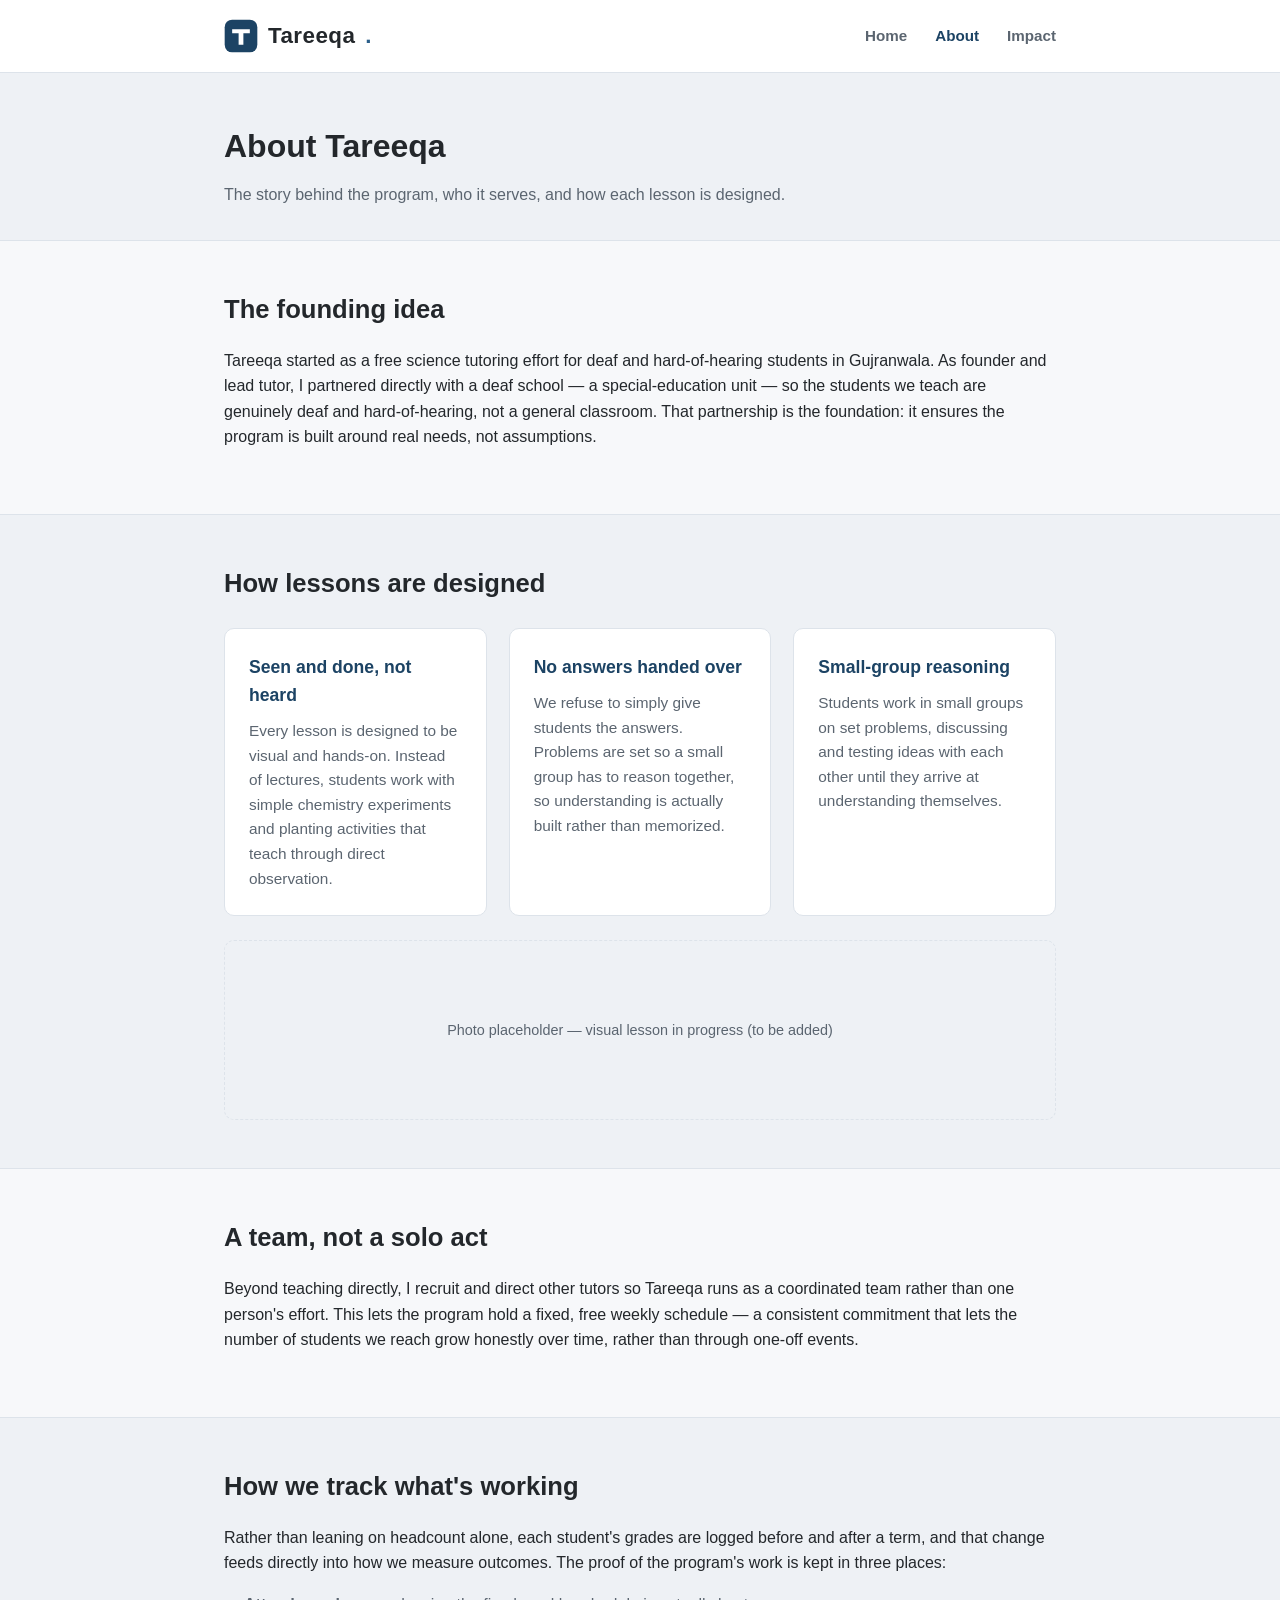
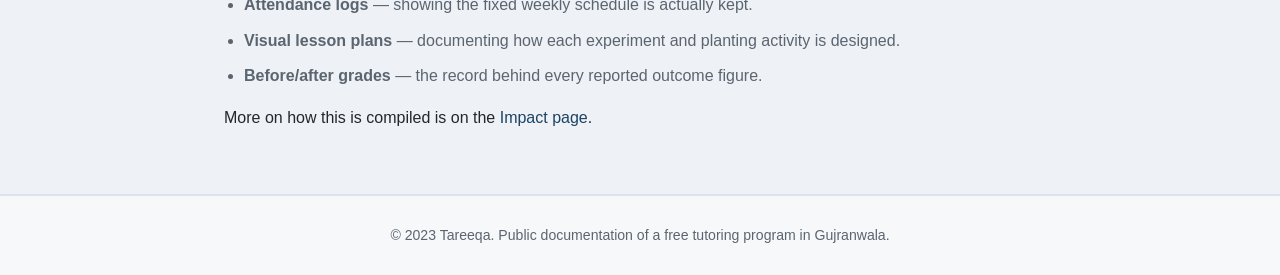
==== about/index.html @ 60ef2277 "Restructure to clean URLs (about/, impact/) using root-relative paths" ====
<!DOCTYPE html>
<html lang="en">
<head>
<meta charset="UTF-8">
<meta name="viewport" content="width=device-width, initial-scale=1.0">
<title>About — Tareeqa</title>
<meta name="description" content="How Tareeqa works: partnering with a deaf school, designing visual hands-on chemistry and planting lessons, and running the program as a team of tutors.">
<link rel="stylesheet" href="/css/style.css">
<link rel="icon" type="image/svg+xml" href="/assets/logo.svg">
</head>
<body>

<header class="site-header">
  <nav class="nav">
    <div class="brand"><img src="/assets/logo.svg" alt="Tareeqa logo">Tareeqa<span>.</span></div>
    <div class="nav-links">
      <a href="/">Home</a>
      <a href="/about/" class="active">About</a>
      <a href="/impact/">Impact</a>
    </div>
  </nav>
</header>

<div class="page-header">
  <div class="wrap">
    <h1>About Tareeqa</h1>
    <p>The story behind the program, who it serves, and how each lesson is designed.</p>
  </div>
</div>

<section>
  <div class="wrap">
    <h2>The founding idea</h2>
    <p>Tareeqa started as a free science tutoring effort for deaf and hard-of-hearing students in Gujranwala. As founder and lead tutor, I partnered directly with a deaf school — a special-education unit — so the students we teach are genuinely deaf and hard-of-hearing, not a general classroom. That partnership is the foundation: it ensures the program is built around real needs, not assumptions.</p>
  </div>
</section>

<section class="alt">
  <div class="wrap">
    <h2>How lessons are designed</h2>
    <div class="card-grid">
      <div class="card">
        <h3>Seen and done, not heard</h3>
        <p>Every lesson is designed to be visual and hands-on. Instead of lectures, students work with simple chemistry experiments and planting activities that teach through direct observation.</p>
      </div>
      <div class="card">
        <h3>No answers handed over</h3>
        <p>We refuse to simply give students the answers. Problems are set so a small group has to reason together, so understanding is actually built rather than memorized.</p>
      </div>
      <div class="card">
        <h3>Small-group reasoning</h3>
        <p>Students work in small groups on set problems, discussing and testing ideas with each other until they arrive at understanding themselves.</p>
      </div>
    </div>
    <div class="img-placeholder" style="margin-top:24px;">
      Photo placeholder — visual lesson in progress (to be added)
    </div>
  </div>
</section>

<section>
  <div class="wrap">
    <h2>A team, not a solo act</h2>
    <p>Beyond teaching directly, I recruit and direct other tutors so Tareeqa runs as a coordinated team rather than one person's effort. This lets the program hold a fixed, free weekly schedule — a consistent commitment that lets the number of students we reach grow honestly over time, rather than through one-off events.</p>
  </div>
</section>

<section class="alt">
  <div class="wrap">
    <h2>How we track what's working</h2>
    <p>Rather than leaning on headcount alone, each student's grades are logged before and after a term, and that change feeds directly into how we measure outcomes. The proof of the program's work is kept in three places:</p>
    <ul class="plain-list">
      <li><strong>Attendance logs</strong> — showing the fixed weekly schedule is actually kept.</li>
      <li><strong>Visual lesson plans</strong> — documenting how each experiment and planting activity is designed.</li>
      <li><strong>Before/after grades</strong> — the record behind every reported outcome figure.</li>
    </ul>
    <p>More on how this is compiled is on the <a href="/impact/">Impact page</a>.</p>
  </div>
</section>

<footer class="site-footer">
  <div class="wrap">
    &copy; 2023 Tareeqa. Public documentation of a free tutoring program in Gujranwala.
  </div>
</footer>

</body>
</html>
---- css/style.css ----
/* Tareeqa — shared styles */

:root {
  --cream: #f7f8fa;
  --cream-2: #eef1f5;
  --ink: #23272b;
  --ink-soft: #5b6570;
  --brand: #2b5f8a;      /* steel blue */
  --brand-dark: #1c4364; /* navy */
  --accent: #4a6fa5;     /* lighter blue */
  --border: #dde3ea;
  --white: #ffffff;
  --max-width: 880px;
}

* {
  box-sizing: border-box;
}

html {
  scroll-behavior: smooth;
}

body {
  margin: 0;
  font-family: "Segoe UI", "Trebuchet MS", Tahoma, sans-serif;
  background: var(--cream);
  color: var(--ink);
  line-height: 1.6;
}

a {
  color: var(--brand-dark);
  text-decoration: none;
}

a:hover {
  text-decoration: underline;
}

img {
  max-width: 100%;
  display: block;
}

.wrap {
  max-width: var(--max-width);
  margin: 0 auto;
  padding: 0 24px;
}

/* Header / nav */

header.site-header {
  background: var(--white);
  border-bottom: 1px solid var(--border);
}

.nav {
  display: flex;
  align-items: center;
  justify-content: space-between;
  padding: 18px 24px;
  max-width: var(--max-width);
  margin: 0 auto;
}

.brand {
  display: flex;
  align-items: center;
  gap: 10px;
  font-size: 1.4rem;
  font-weight: 700;
  color: var(--ink);
  letter-spacing: 0.02em;
}

.brand img {
  width: 34px;
  height: 34px;
}

.brand span {
  color: var(--brand);
}

.nav-links {
  display: flex;
  gap: 28px;
}

.nav-links a {
  color: var(--ink-soft);
  font-weight: 600;
  font-size: 0.95rem;
}

.nav-links a.active,
.nav-links a:hover {
  color: var(--brand-dark);
  text-decoration: none;
}

/* Hero */

.hero {
  background: linear-gradient(180deg, var(--cream-2) 0%, var(--cream) 100%);
  padding: 64px 0 56px;
  border-bottom: 1px solid var(--border);
}

.hero h1 {
  font-size: 2.4rem;
  margin: 0 0 14px;
  line-height: 1.25;
}

.hero p.lede {
  font-size: 1.15rem;
  color: var(--ink-soft);
  max-width: 640px;
  margin: 0 0 24px;
}

.hero-actions a {
  display: inline-block;
  background: var(--brand);
  color: var(--white);
  padding: 12px 22px;
  border-radius: 6px;
  font-weight: 600;
  margin-right: 12px;
}

.hero-actions a:hover {
  background: var(--brand-dark);
  text-decoration: none;
}

.hero-actions a.secondary {
  background: transparent;
  color: var(--brand-dark);
  border: 1.5px solid var(--brand);
}

.hero-actions a.secondary:hover {
  background: var(--cream-2);
}

/* Page header (non-home) */

.page-header {
  padding: 48px 0 32px;
  border-bottom: 1px solid var(--border);
  background: var(--cream-2);
}

.page-header h1 {
  margin: 0 0 10px;
  font-size: 2rem;
}

.page-header p {
  color: var(--ink-soft);
  max-width: 620px;
  margin: 0;
}

/* Sections */

section {
  padding: 48px 0;
}

section.alt {
  background: var(--cream-2);
  border-top: 1px solid var(--border);
  border-bottom: 1px solid var(--border);
}

h2 {
  font-size: 1.6rem;
  margin: 0 0 18px;
}

h2 .leaf {
  color: var(--accent);
}

/* Stats */

.stats {
  display: grid;
  grid-template-columns: repeat(auto-fit, minmax(160px, 1fr));
  gap: 20px;
  margin: 28px 0;
}

.stat-card {
  background: var(--white);
  border: 1px solid var(--border);
  border-radius: 10px;
  padding: 22px 18px;
  text-align: center;
}

.stat-card .num {
  font-size: 2rem;
  font-weight: 700;
  color: var(--brand);
  display: block;
  margin-bottom: 6px;
}

.stat-card .label {
  color: var(--ink-soft);
  font-size: 0.92rem;
}

/* Cards / grid */

.card-grid {
  display: grid;
  grid-template-columns: repeat(auto-fit, minmax(240px, 1fr));
  gap: 22px;
  margin-top: 24px;
}

.card {
  background: var(--white);
  border: 1px solid var(--border);
  border-radius: 10px;
  padding: 24px;
}

.card h3 {
  margin: 0 0 10px;
  color: var(--brand-dark);
  font-size: 1.1rem;
}

.card p {
  margin: 0;
  color: var(--ink-soft);
  font-size: 0.96rem;
}

/* Image placeholder */

.img-placeholder {
  background: var(--cream-2);
  border: 1.5px dashed var(--border);
  border-radius: 10px;
  min-height: 180px;
  display: flex;
  align-items: center;
  justify-content: center;
  color: var(--ink-soft);
  font-size: 0.9rem;
  text-align: center;
  padding: 20px;
}

/* Timeline / list */

.plain-list {
  padding-left: 20px;
  color: var(--ink-soft);
}

.plain-list li {
  margin-bottom: 10px;
}

/* Proof note */

.proof-note {
  background: var(--white);
  border-left: 4px solid var(--accent);
  border-radius: 6px;
  padding: 18px 20px;
  color: var(--ink-soft);
  font-size: 0.95rem;
  margin-top: 24px;
}

/* Footer */

footer.site-footer {
  border-top: 1px solid var(--border);
  padding: 28px 0;
  text-align: center;
  color: var(--ink-soft);
  font-size: 0.88rem;
}

/* Responsive */

@media (max-width: 640px) {
  .nav {
    flex-direction: column;
    gap: 12px;
    align-items: flex-start;
  }

  .hero h1 {
    font-size: 1.9rem;
  }

  .hero-actions a {
    display: block;
    margin: 0 0 10px;
    text-align: center;
  }
}
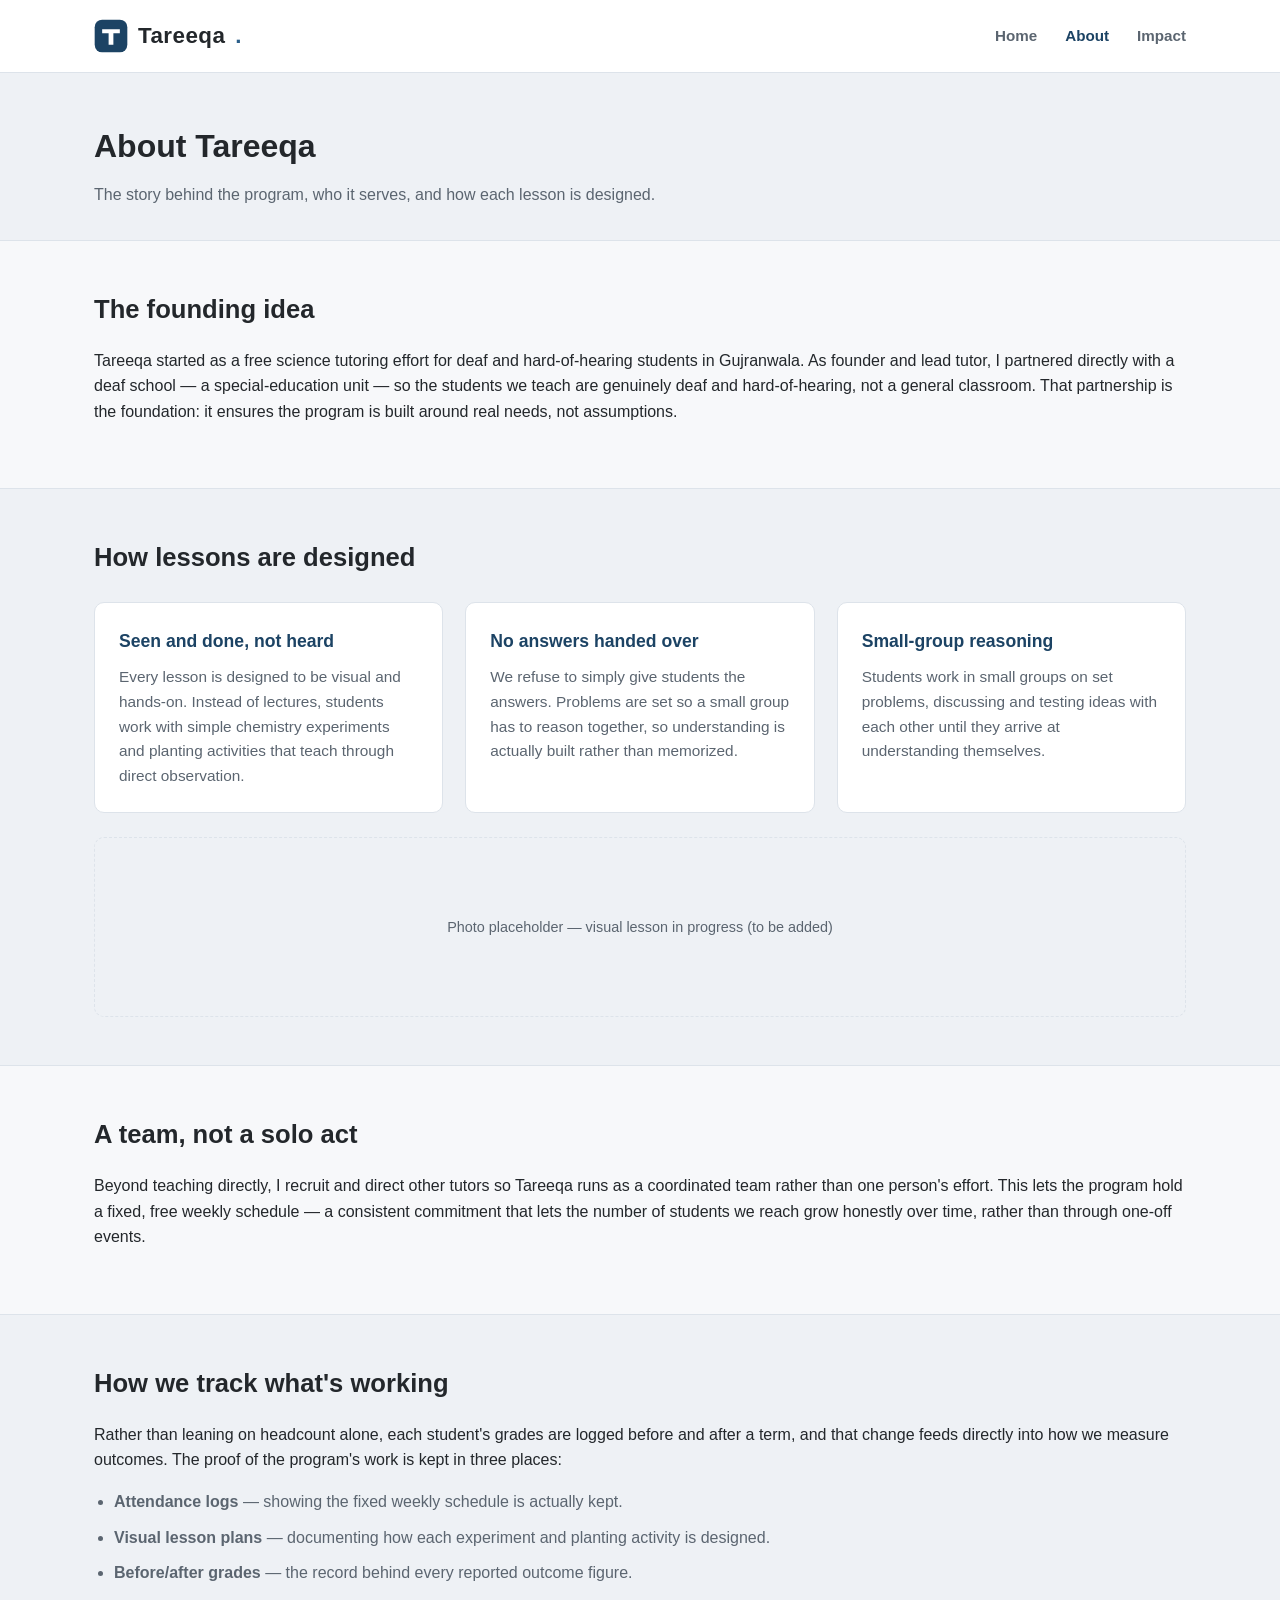
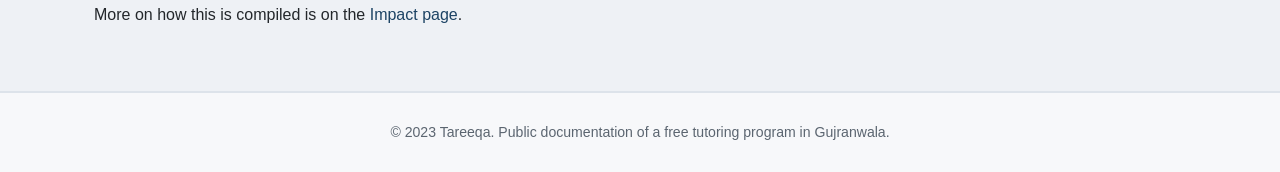
==== commit b9587852: "Cache-bust stylesheet link to force fresh CSS on CDN" ====
--- a/about/index.html
+++ b/about/index.html
@@ -5,7 +5,7 @@
 <meta name="viewport" content="width=device-width, initial-scale=1.0">
 <title>About — Tareeqa</title>
 <meta name="description" content="How Tareeqa works: partnering with a deaf school, designing visual hands-on chemistry and planting lessons, and running the program as a team of tutors.">
-<link rel="stylesheet" href="/css/style.css">
+<link rel="stylesheet" href="/css/style.css?v=2">
 <link rel="icon" type="image/svg+xml" href="/assets/logo.svg">
 </head>
 <body>
--- a/css/style.css
+++ b/css/style.css
@@ -10,7 +10,7 @@
   --accent: #4a6fa5;     /* lighter blue */
   --border: #dde3ea;
   --white: #ffffff;
-  --max-width: 880px;
+  --max-width: 1140px;
 }
 
 * {
@@ -105,7 +105,7 @@
 
 .hero {
   background: linear-gradient(180deg, var(--cream-2) 0%, var(--cream) 100%);
-  padding: 64px 0 56px;
+  padding: 80px 0 68px;
   border-bottom: 1px solid var(--border);
 }
 
@@ -113,13 +113,44 @@
   font-size: 2.4rem;
   margin: 0 0 14px;
   line-height: 1.25;
+  max-width: 760px;
 }
 
 .hero p.lede {
   font-size: 1.15rem;
   color: var(--ink-soft);
-  max-width: 640px;
+  max-width: 680px;
   margin: 0 0 24px;
+}
+
+@media (min-width: 900px) {
+  .hero {
+    padding: 96px 0 80px;
+  }
+
+  .hero h1 {
+    font-size: 3.1rem;
+  }
+
+  .hero p.lede {
+    font-size: 1.25rem;
+  }
+
+  section {
+    padding: 72px 0;
+  }
+
+  .page-header {
+    padding: 64px 0 44px;
+  }
+
+  .page-header h1 {
+    font-size: 2.5rem;
+  }
+
+  h2 {
+    font-size: 1.9rem;
+  }
 }
 
 .hero-actions a {
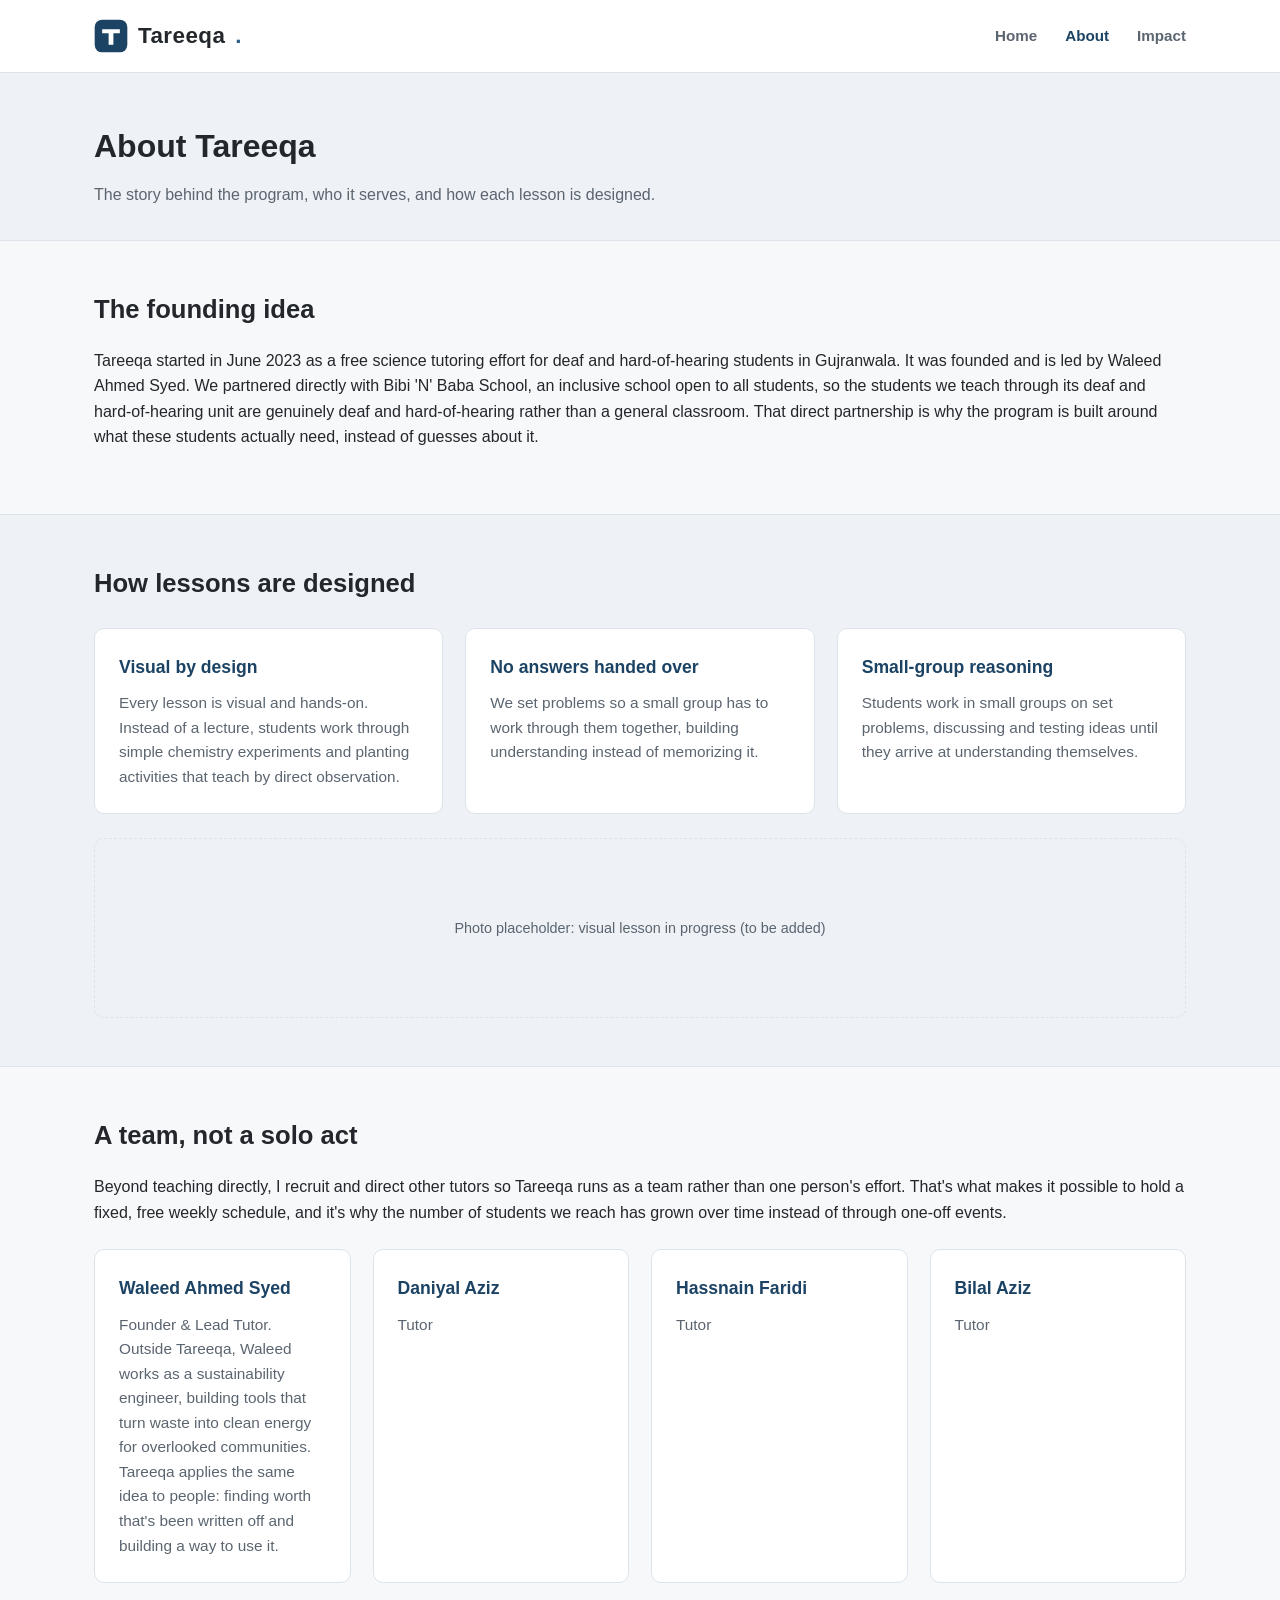
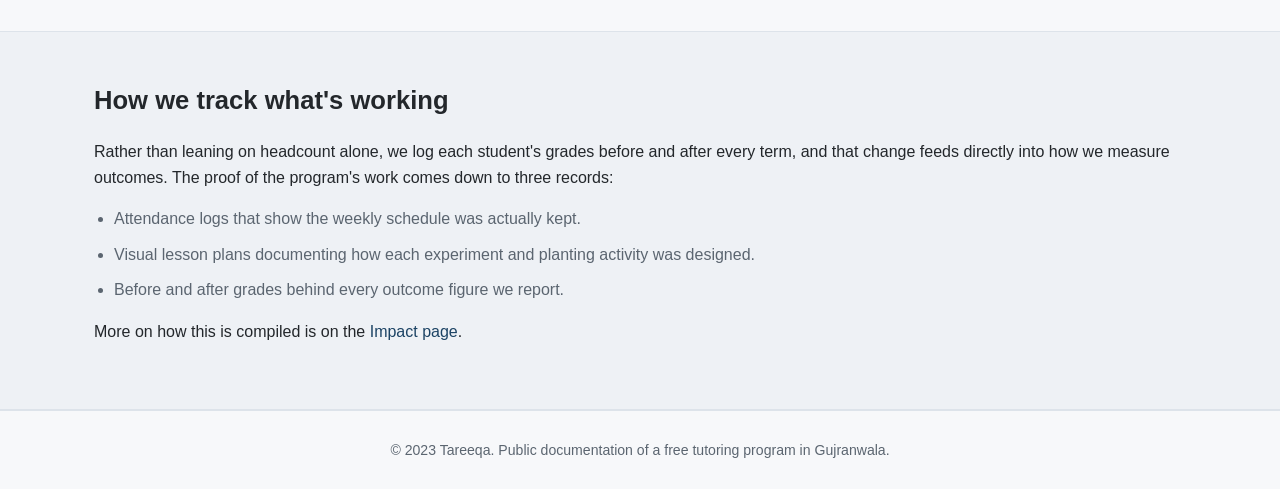
==== commit d28c8552: "Add real program data, founder/team credit, and humanize site copy" ====
--- a/about/index.html
+++ b/about/index.html
@@ -3,8 +3,8 @@
 <head>
 <meta charset="UTF-8">
 <meta name="viewport" content="width=device-width, initial-scale=1.0">
-<title>About — Tareeqa</title>
-<meta name="description" content="How Tareeqa works: partnering with a deaf school, designing visual hands-on chemistry and planting lessons, and running the program as a team of tutors.">
+<title>About | Tareeqa</title>
+<meta name="description" content="How Tareeqa works: partnering with Bibi 'N' Baba School, designing visual hands-on chemistry and planting lessons, and running the program as a team of tutors.">
 <link rel="stylesheet" href="/css/style.css?v=2">
 <link rel="icon" type="image/svg+xml" href="/assets/logo.svg">
 </head>
@@ -31,7 +31,7 @@
 <section>
   <div class="wrap">
     <h2>The founding idea</h2>
-    <p>Tareeqa started as a free science tutoring effort for deaf and hard-of-hearing students in Gujranwala. As founder and lead tutor, I partnered directly with a deaf school — a special-education unit — so the students we teach are genuinely deaf and hard-of-hearing, not a general classroom. That partnership is the foundation: it ensures the program is built around real needs, not assumptions.</p>
+    <p>Tareeqa started in June 2023 as a free science tutoring effort for deaf and hard-of-hearing students in Gujranwala. It was founded and is led by Waleed Ahmed Syed. We partnered directly with Bibi 'N' Baba School, an inclusive school open to all students, so the students we teach through its deaf and hard-of-hearing unit are genuinely deaf and hard-of-hearing rather than a general classroom. That direct partnership is why the program is built around what these students actually need, instead of guesses about it.</p>
   </div>
 </section>
 
@@ -40,20 +40,20 @@
     <h2>How lessons are designed</h2>
     <div class="card-grid">
       <div class="card">
-        <h3>Seen and done, not heard</h3>
-        <p>Every lesson is designed to be visual and hands-on. Instead of lectures, students work with simple chemistry experiments and planting activities that teach through direct observation.</p>
+        <h3>Visual by design</h3>
+        <p>Every lesson is visual and hands-on. Instead of a lecture, students work through simple chemistry experiments and planting activities that teach by direct observation.</p>
       </div>
       <div class="card">
         <h3>No answers handed over</h3>
-        <p>We refuse to simply give students the answers. Problems are set so a small group has to reason together, so understanding is actually built rather than memorized.</p>
+        <p>We set problems so a small group has to work through them together, building understanding instead of memorizing it.</p>
       </div>
       <div class="card">
         <h3>Small-group reasoning</h3>
-        <p>Students work in small groups on set problems, discussing and testing ideas with each other until they arrive at understanding themselves.</p>
+        <p>Students work in small groups on set problems, discussing and testing ideas until they arrive at understanding themselves.</p>
       </div>
     </div>
     <div class="img-placeholder" style="margin-top:24px;">
-      Photo placeholder — visual lesson in progress (to be added)
+      Photo placeholder: visual lesson in progress (to be added)
     </div>
   </div>
 </section>
@@ -61,18 +61,36 @@
 <section>
   <div class="wrap">
     <h2>A team, not a solo act</h2>
-    <p>Beyond teaching directly, I recruit and direct other tutors so Tareeqa runs as a coordinated team rather than one person's effort. This lets the program hold a fixed, free weekly schedule — a consistent commitment that lets the number of students we reach grow honestly over time, rather than through one-off events.</p>
+    <p>Beyond teaching directly, I recruit and direct other tutors so Tareeqa runs as a team rather than one person's effort. That's what makes it possible to hold a fixed, free weekly schedule, and it's why the number of students we reach has grown over time instead of through one-off events.</p>
+    <div class="card-grid" style="margin-top:24px;">
+      <div class="card">
+        <h3>Waleed Ahmed Syed</h3>
+        <p>Founder &amp; Lead Tutor. Outside Tareeqa, Waleed works as a sustainability engineer, building tools that turn waste into clean energy for overlooked communities. Tareeqa applies the same idea to people: finding worth that's been written off and building a way to use it.</p>
+      </div>
+      <div class="card">
+        <h3>Daniyal Aziz</h3>
+        <p>Tutor</p>
+      </div>
+      <div class="card">
+        <h3>Hassnain Faridi</h3>
+        <p>Tutor</p>
+      </div>
+      <div class="card">
+        <h3>Bilal Aziz</h3>
+        <p>Tutor</p>
+      </div>
+    </div>
   </div>
 </section>
 
 <section class="alt">
   <div class="wrap">
     <h2>How we track what's working</h2>
-    <p>Rather than leaning on headcount alone, each student's grades are logged before and after a term, and that change feeds directly into how we measure outcomes. The proof of the program's work is kept in three places:</p>
+    <p>Rather than leaning on headcount alone, we log each student's grades before and after every term, and that change feeds directly into how we measure outcomes. The proof of the program's work comes down to three records:</p>
     <ul class="plain-list">
-      <li><strong>Attendance logs</strong> — showing the fixed weekly schedule is actually kept.</li>
-      <li><strong>Visual lesson plans</strong> — documenting how each experiment and planting activity is designed.</li>
-      <li><strong>Before/after grades</strong> — the record behind every reported outcome figure.</li>
+      <li>Attendance logs that show the weekly schedule was actually kept.</li>
+      <li>Visual lesson plans documenting how each experiment and planting activity was designed.</li>
+      <li>Before and after grades behind every outcome figure we report.</li>
     </ul>
     <p>More on how this is compiled is on the <a href="/impact/">Impact page</a>.</p>
   </div>
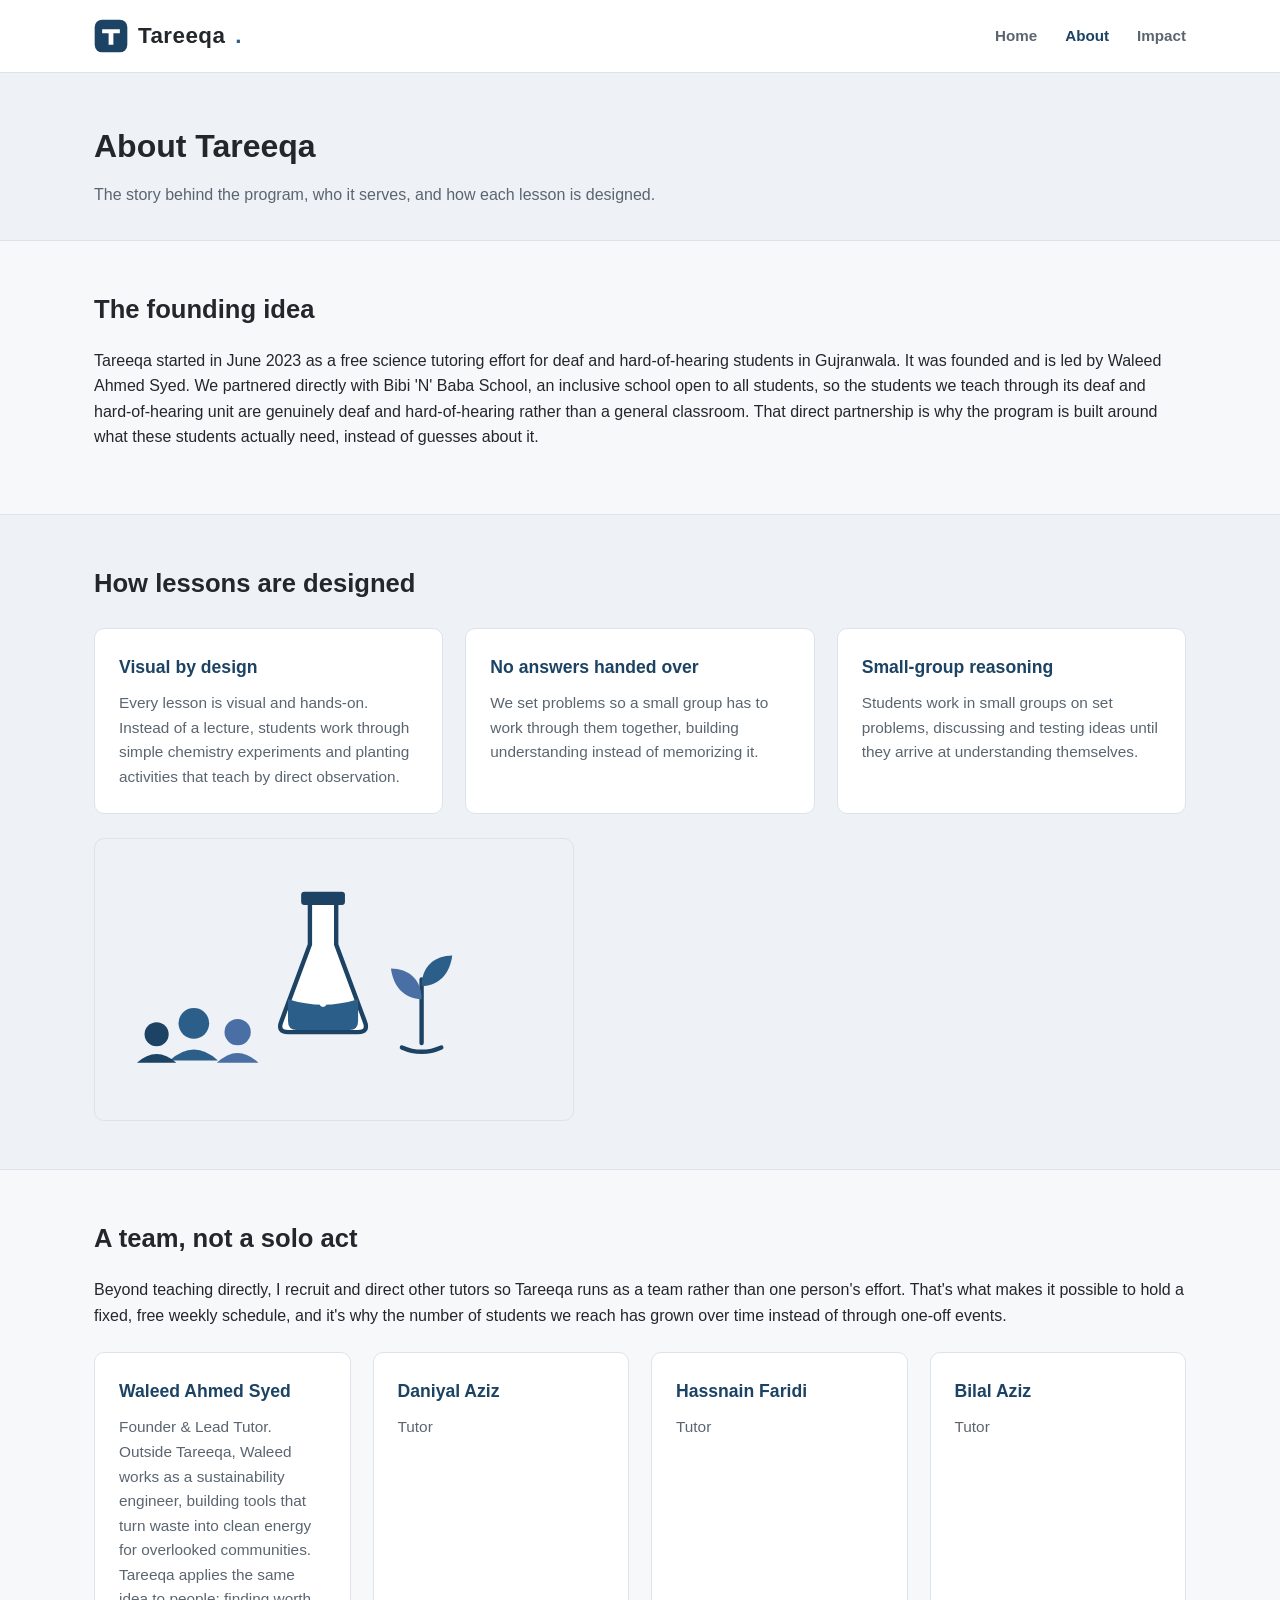
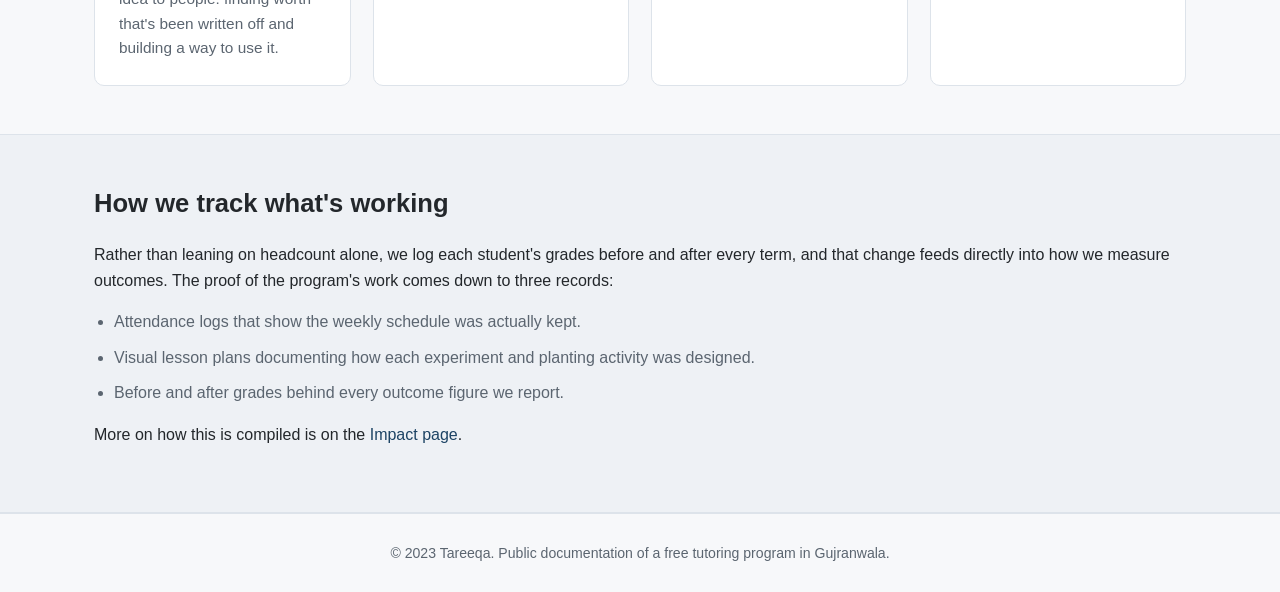
==== commit b38890ca: "Add lesson illustration and real attendance/grades excerpt tables from tracker" ====
--- a/about/index.html
+++ b/about/index.html
@@ -52,8 +52,8 @@
         <p>Students work in small groups on set problems, discussing and testing ideas until they arrive at understanding themselves.</p>
       </div>
     </div>
-    <div class="img-placeholder" style="margin-top:24px;">
-      Photo placeholder: visual lesson in progress (to be added)
+    <div class="illustration-box" style="margin-top:24px;">
+      <img src="/assets/lesson-illustration.svg" alt="Illustration of a hands-on chemistry and planting lesson">
     </div>
   </div>
 </section>
--- a/css/style.css
+++ b/css/style.css
@@ -292,6 +292,61 @@
   padding: 20px;
 }
 
+.illustration-box {
+  background: var(--cream-2);
+  border: 1px solid var(--border);
+  border-radius: 10px;
+  padding: 20px;
+  max-width: 480px;
+}
+
+.illustration-box img {
+  width: 100%;
+  height: auto;
+}
+
+/* Data table excerpts */
+
+.table-wrap {
+  overflow-x: auto;
+  border: 1px solid var(--border);
+  border-radius: 10px;
+  margin-top: 16px;
+}
+
+table.data-table {
+  width: 100%;
+  border-collapse: collapse;
+  font-size: 0.88rem;
+  background: var(--white);
+  white-space: nowrap;
+}
+
+table.data-table caption {
+  text-align: left;
+  font-weight: 600;
+  color: var(--ink);
+  padding: 12px 16px 4px;
+}
+
+table.data-table th {
+  background: var(--brand-dark);
+  color: var(--white);
+  text-align: left;
+  padding: 10px 14px;
+  font-weight: 600;
+}
+
+table.data-table td {
+  padding: 9px 14px;
+  border-top: 1px solid var(--border);
+  color: var(--ink-soft);
+}
+
+table.data-table tr:nth-child(even) td {
+  background: var(--cream-2);
+}
+
 /* Timeline / list */
 
 .plain-list {
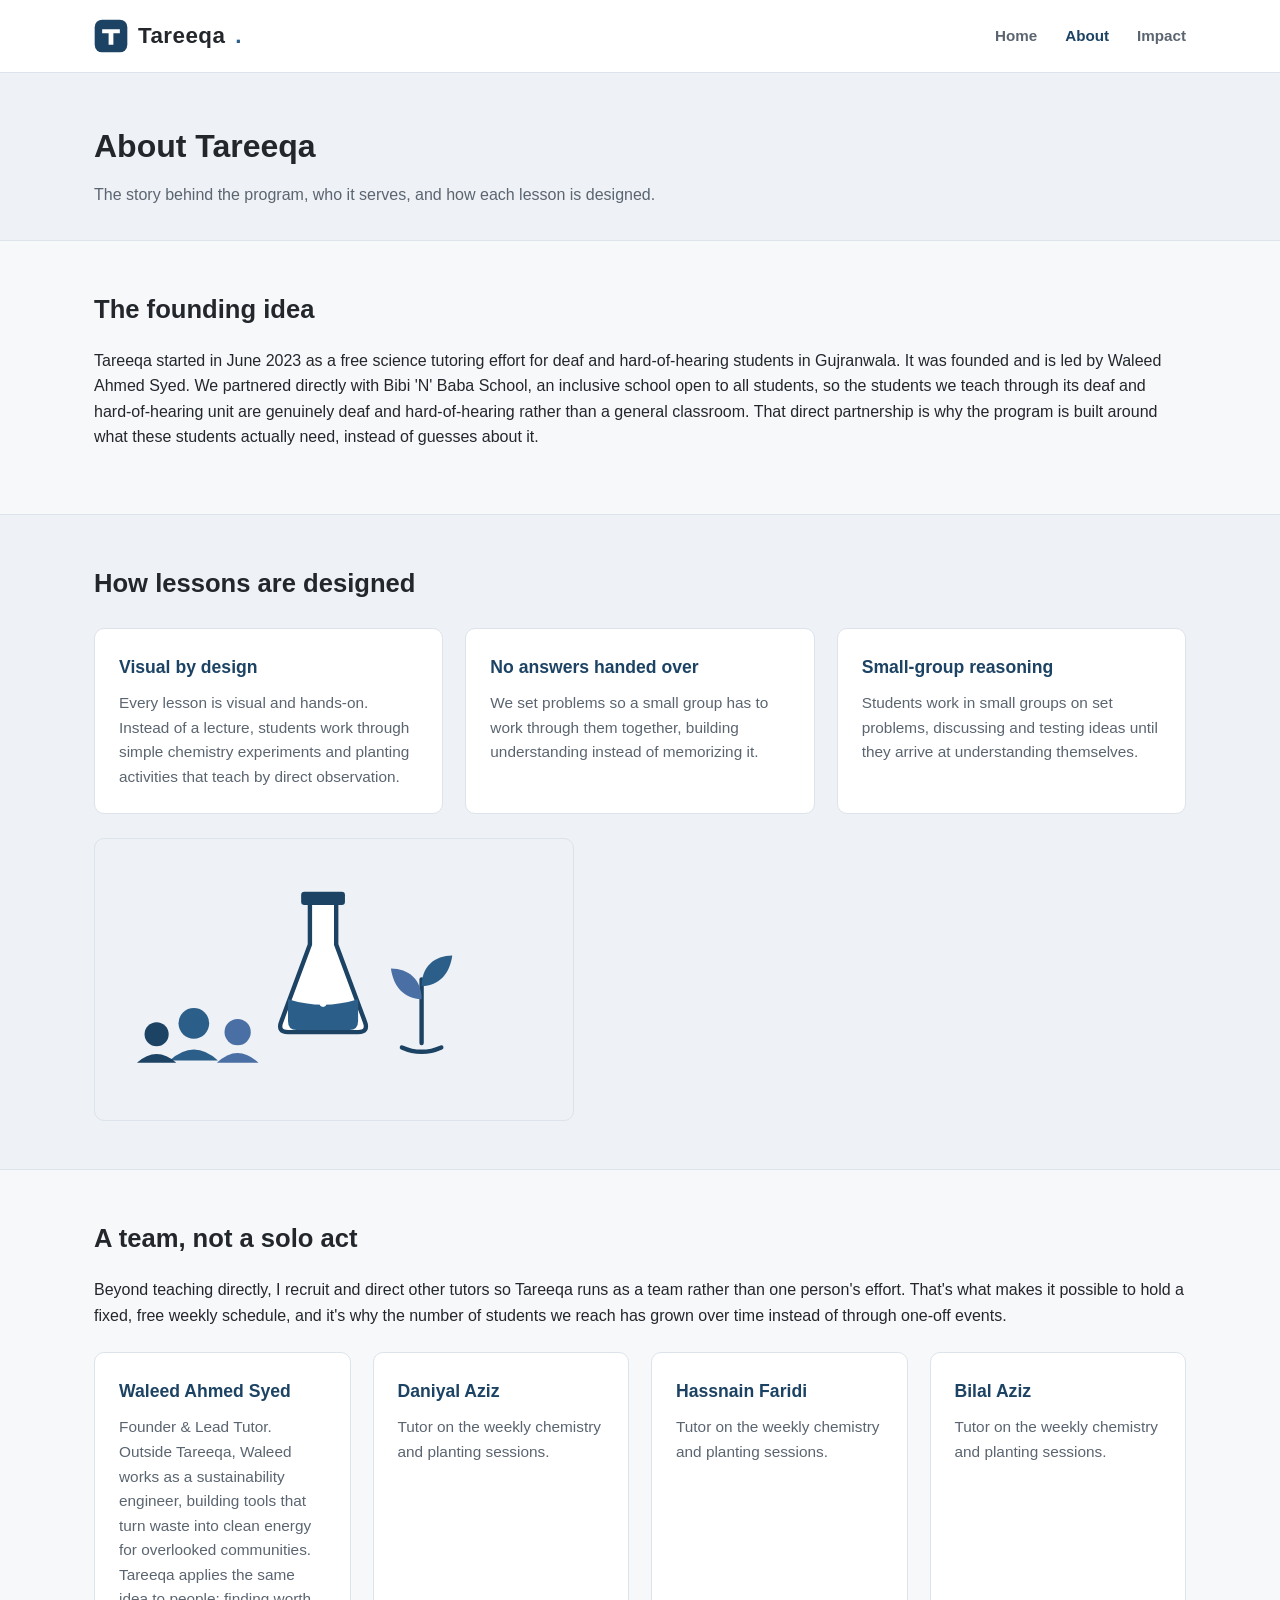
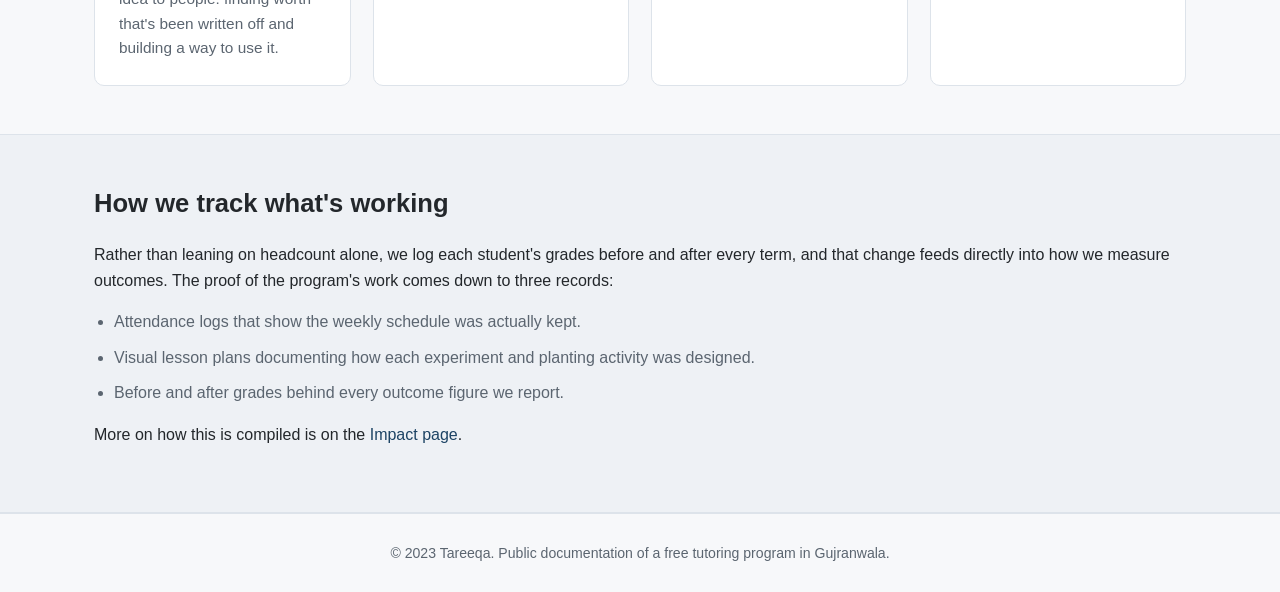
==== commit 83cea05e: "Add role description to tutor cards" ====
--- a/about/index.html
+++ b/about/index.html
@@ -69,15 +69,15 @@
       </div>
       <div class="card">
         <h3>Daniyal Aziz</h3>
-        <p>Tutor</p>
+        <p>Tutor on the weekly chemistry and planting sessions.</p>
       </div>
       <div class="card">
         <h3>Hassnain Faridi</h3>
-        <p>Tutor</p>
+        <p>Tutor on the weekly chemistry and planting sessions.</p>
       </div>
       <div class="card">
         <h3>Bilal Aziz</h3>
-        <p>Tutor</p>
+        <p>Tutor on the weekly chemistry and planting sessions.</p>
       </div>
     </div>
   </div>
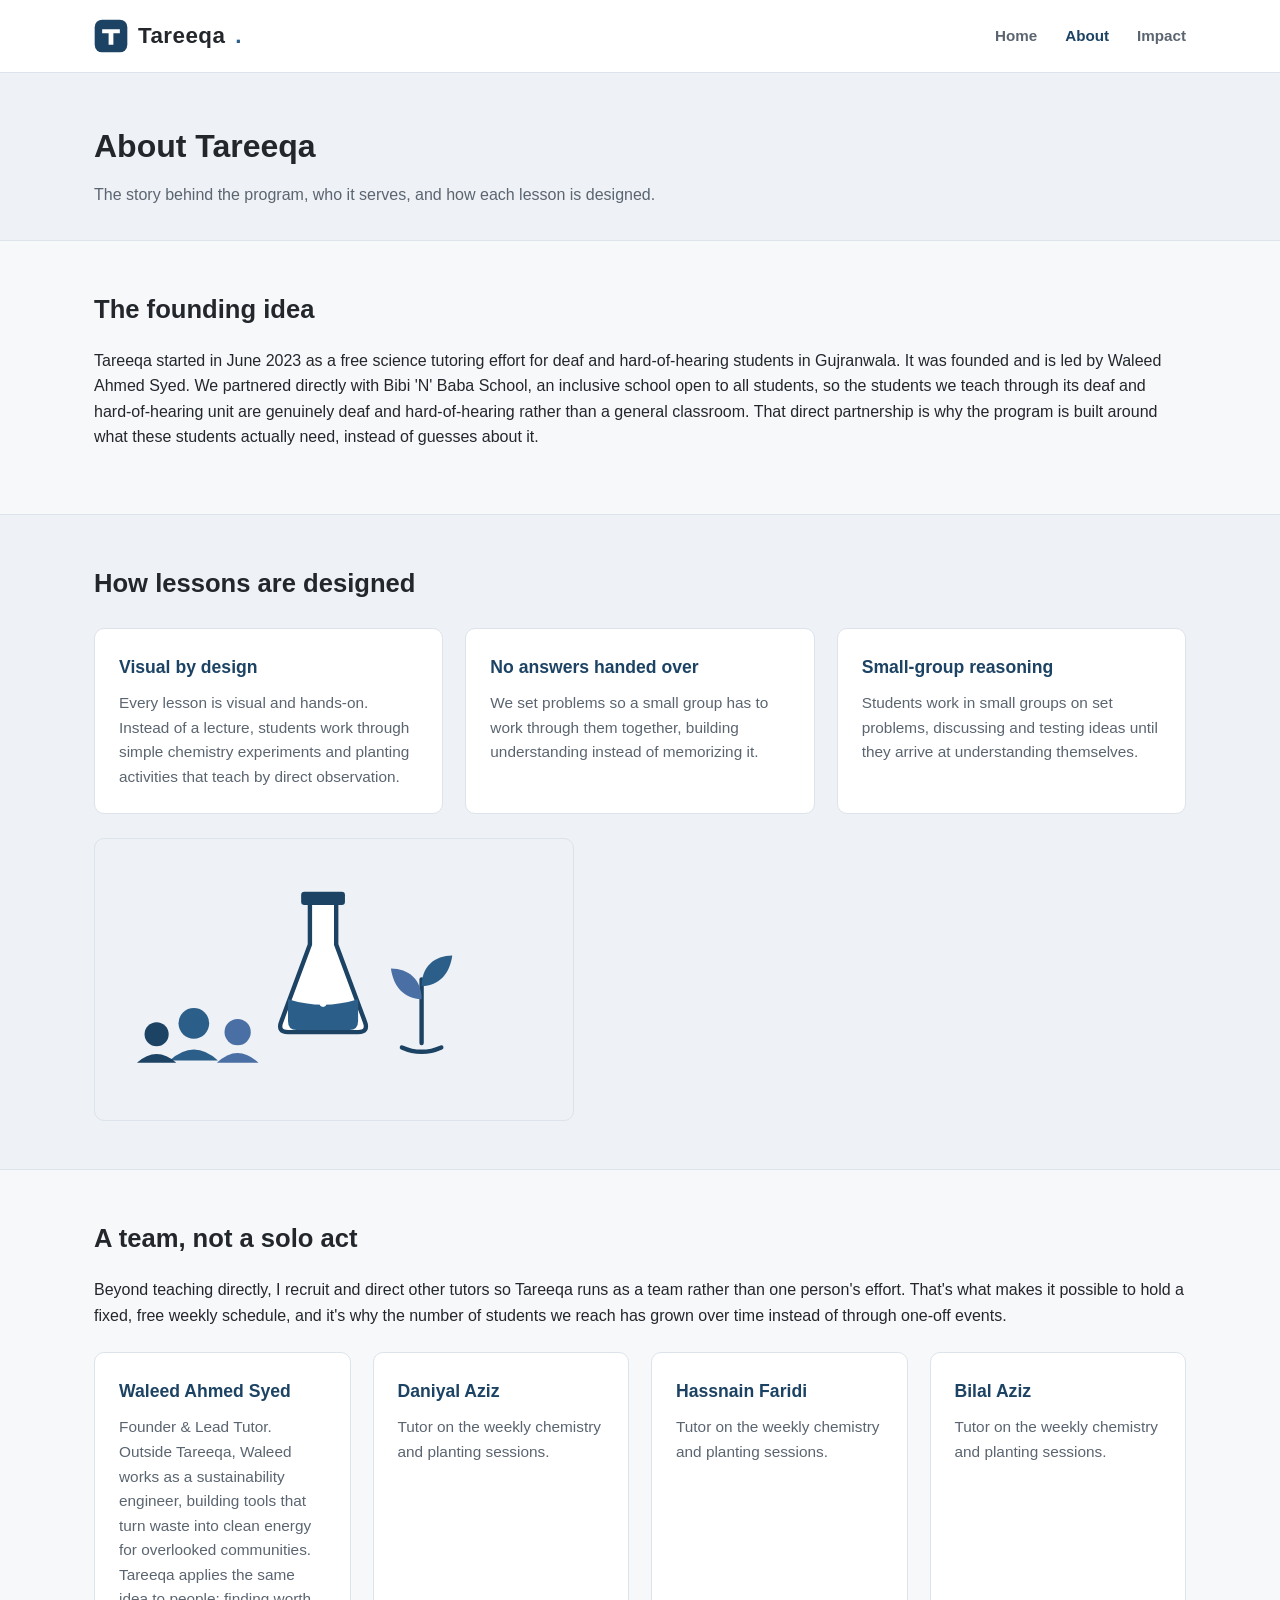
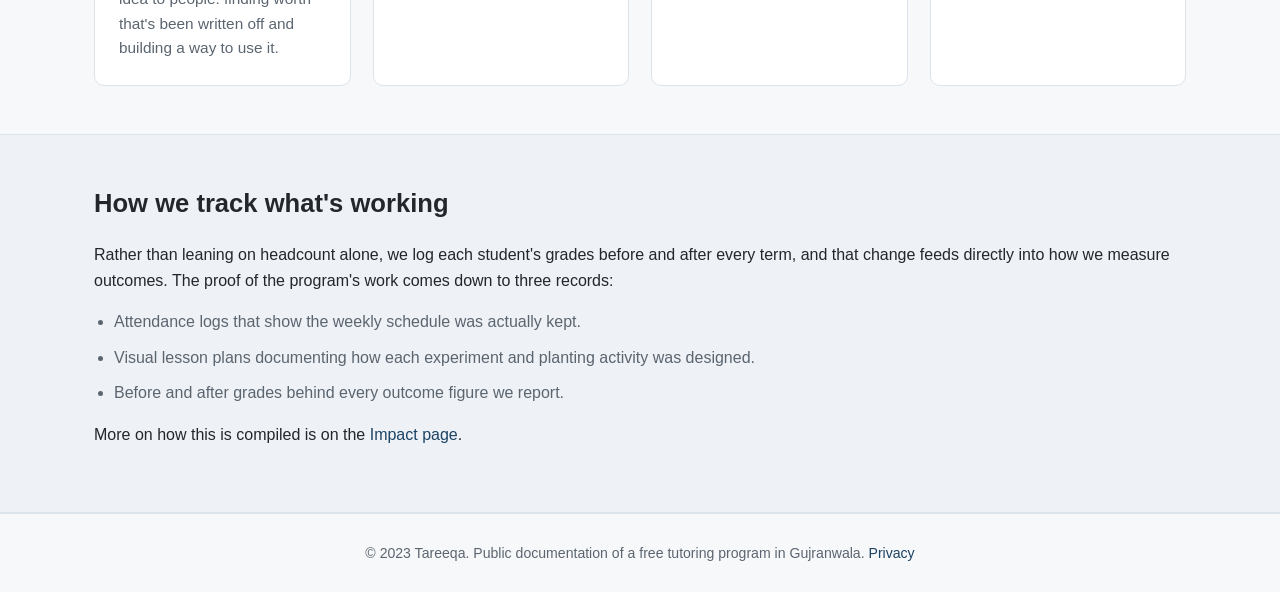
==== commit 49a88064: "Add SEO/meta standards, privacy policy, and repo hygiene files - Add canonical, Open Graph, Twitter " ====
--- a/about/index.html
+++ b/about/index.html
@@ -5,8 +5,37 @@
 <meta name="viewport" content="width=device-width, initial-scale=1.0">
 <title>About | Tareeqa</title>
 <meta name="description" content="How Tareeqa works: partnering with Bibi 'N' Baba School, designing visual hands-on chemistry and planting lessons, and running the program as a team of tutors.">
+<link rel="canonical" href="https://tareeqa.site/about/">
 <link rel="stylesheet" href="/css/style.css?v=2">
 <link rel="icon" type="image/svg+xml" href="/assets/logo.svg">
+
+<meta property="og:type" content="website">
+<meta property="og:title" content="About | Tareeqa">
+<meta property="og:description" content="How Tareeqa works: partnering with Bibi 'N' Baba School, designing visual hands-on chemistry and planting lessons, and running the program as a team of tutors.">
+<meta property="og:url" content="https://tareeqa.site/about/">
+<meta property="og:image" content="https://tareeqa.site/assets/og-image.png">
+<meta name="twitter:card" content="summary_large_image">
+
+<script type="application/ld+json">
+{
+  "@context": "https://schema.org",
+  "@type": "EducationalOrganization",
+  "name": "Tareeqa",
+  "url": "https://tareeqa.site/",
+  "logo": "https://tareeqa.site/assets/logo.svg",
+  "description": "Free science tutoring program for deaf and hard-of-hearing students in Gujranwala, Pakistan, teaching chemistry and planting through visual, hands-on lessons.",
+  "founder": {
+    "@type": "Person",
+    "name": "Waleed Ahmed Syed"
+  },
+  "foundingDate": "2023-06",
+  "address": {
+    "@type": "PostalAddress",
+    "addressLocality": "Gujranwala",
+    "addressCountry": "PK"
+  }
+}
+</script>
 </head>
 <body>
 
@@ -98,7 +127,7 @@
 
 <footer class="site-footer">
   <div class="wrap">
-    &copy; 2023 Tareeqa. Public documentation of a free tutoring program in Gujranwala.
+    &copy; 2023 Tareeqa. Public documentation of a free tutoring program in Gujranwala. <a href="/privacy/">Privacy</a>
   </div>
 </footer>
 
--- a/css/style.css
+++ b/css/style.css
@@ -1,4 +1,4 @@
-/* Tareeqa — shared styles */
+/* Tareeqa shared styles */
 
 :root {
   --cream: #f7f8fa;
